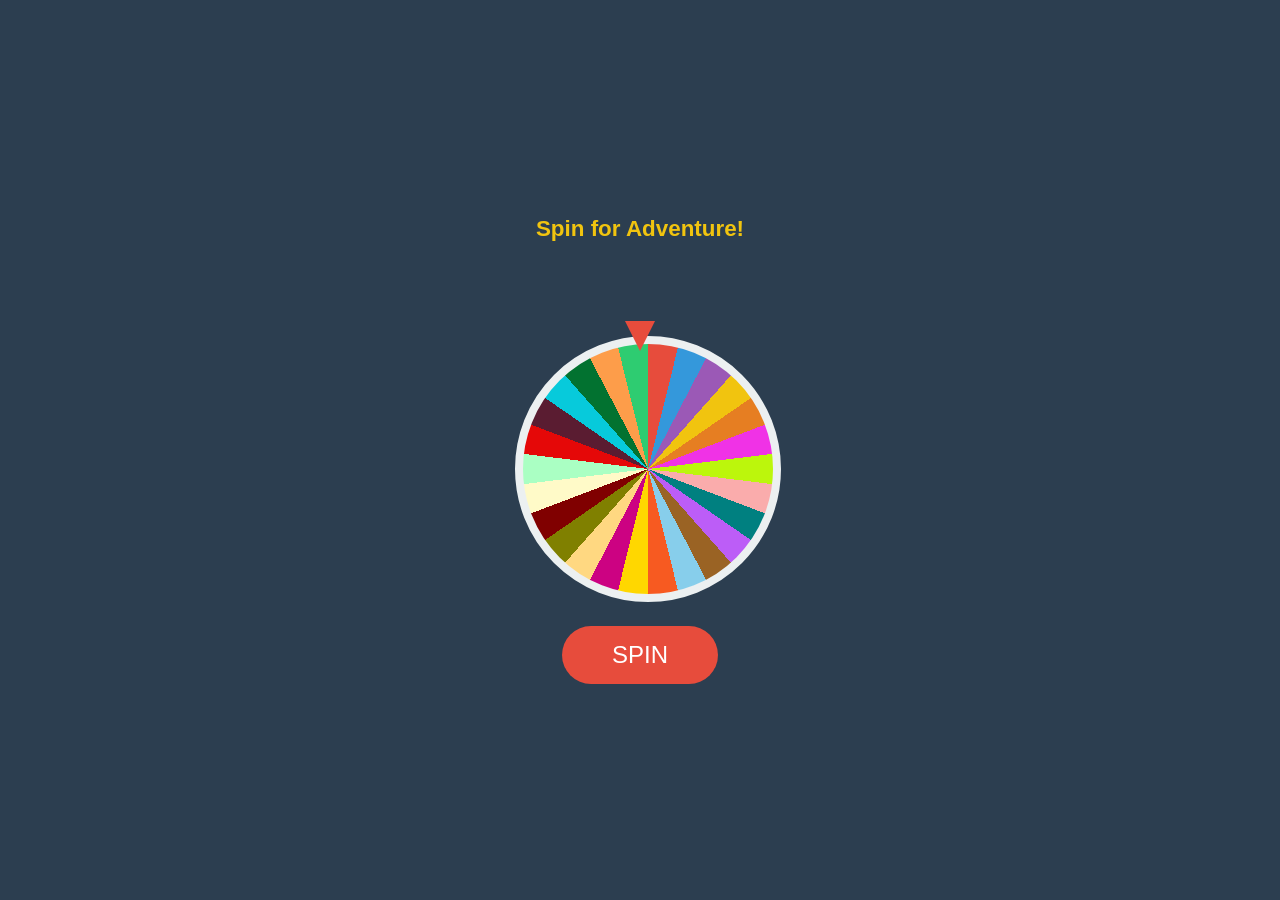
==== index.html @ 00384c4f "firstCommit" ====
<!DOCTYPE html>
<html lang="en">
<head>
    <meta charset="UTF-8">
    <meta name="viewport" content="width=device-width, initial-scale=1.0">
    <title>Spinning Wheel</title>
    <link rel="stylesheet" href="style.css">
</head>
<body>

    <div id="result-display">Spin for Adventure!</div>
    <div id="redirect-message" style="display: none; font-size: 1.8em; color: #f1c40f; font-weight: bold; margin-top: 40px;"></div>

    <div class="wheel-container">
        <div class="arrow"></div>
        <div id="wheel"></div>
    </div>

    <button id="spinBtn" class="spin-btn" onclick="spinWheel()">SPIN</button>

    <script src="script.js"></script>

</body>
</html>
---- style.css ----
:root {
  --wheel-size: 250px;
}

body {
  display: flex;
  flex-direction: column;
  align-items: center;
  justify-content: center;
  height: 100vh;
  margin: 0;
  background-color: #2c3e50;
  color: white;
  font-family: "Segoe UI", Tahoma, Geneva, Verdana, sans-serif;
}

#result-display {
    margin: 0 1rem;
  margin-bottom: 80px;
  font-size: 1.4rem;
  font-weight: bold;
  height: 40px;
  color: #f1c40f;
}

.wheel-container {
  position: relative;
  width: var(--wheel-size);
  height: var(--wheel-size);
}

/* The Ticker/Arrow at the top */
.arrow {
  position: absolute;
  top: -15px;
  left: 50%;
  transform: translateX(-50%);
  width: 0;
  height: 0;
  border-left: 15px solid transparent;
  border-right: 15px solid transparent;
  border-top: 30px solid #e74c3c;
  z-index: 10;
}

#wheel {
  width: 100%;
  height: 100%;
  border-radius: 50%;
  border: 8px solid #ecf0f1;
  position: relative;
  overflow: hidden;
  transition: transform 4s cubic-bezier(0.1, 0, 0.2, 1);
  /* Background matches the 6 segments */
  background: conic-gradient(
    #e74c3c 0deg 14deg,
    #3498db 14deg 28deg,
    #9b59b6 28deg 42deg,
    #f1c40f 42deg 56deg,
    #e67e22 56deg 70deg,
    #f032e6 70deg 84deg,
    #bcf60c 84deg 98deg,
    #fabebe 98deg 112deg,
    #008080 112deg 126deg,
    #bc5df7 126deg 139deg,
    #9a6324 139deg 153deg,
    #87ceeb 153deg 167deg,
    #ff7f50 167deg 181deg,
    #ffd700 181deg 195deg,
    #cc0282 195deg 209deg,
    #ffd881 209deg 223deg,
    #808000 223deg 236deg,
    #850101 236deg 250deg,
    #fffac8 250deg 264deg,
    #aaffc3 264deg 278deg,
    #e50808 278deg 291deg,
    #5a1c31 291deg 305deg,
    #9b59b6 305deg 319deg,
    #027230 319deg 333deg,
    #e67e22 333deg 346deg,
    #2ecc71 346deg 360deg

  );
}

/* 13.8461 */

.spin-btn {
  margin-top: 40px;
  padding: 15px 50px;
  font-size: 1.5rem;
  cursor: pointer;
  background-color: #e74c3c;
  color: white;
  border: none;
  border-radius: 50px;
  transition: 0.2s;
}

.spin-btn:hover {
  background-color: #c0392b;
}
.spin-btn:disabled {
  background-color: #7f8c8d;
  cursor: not-allowed;
}
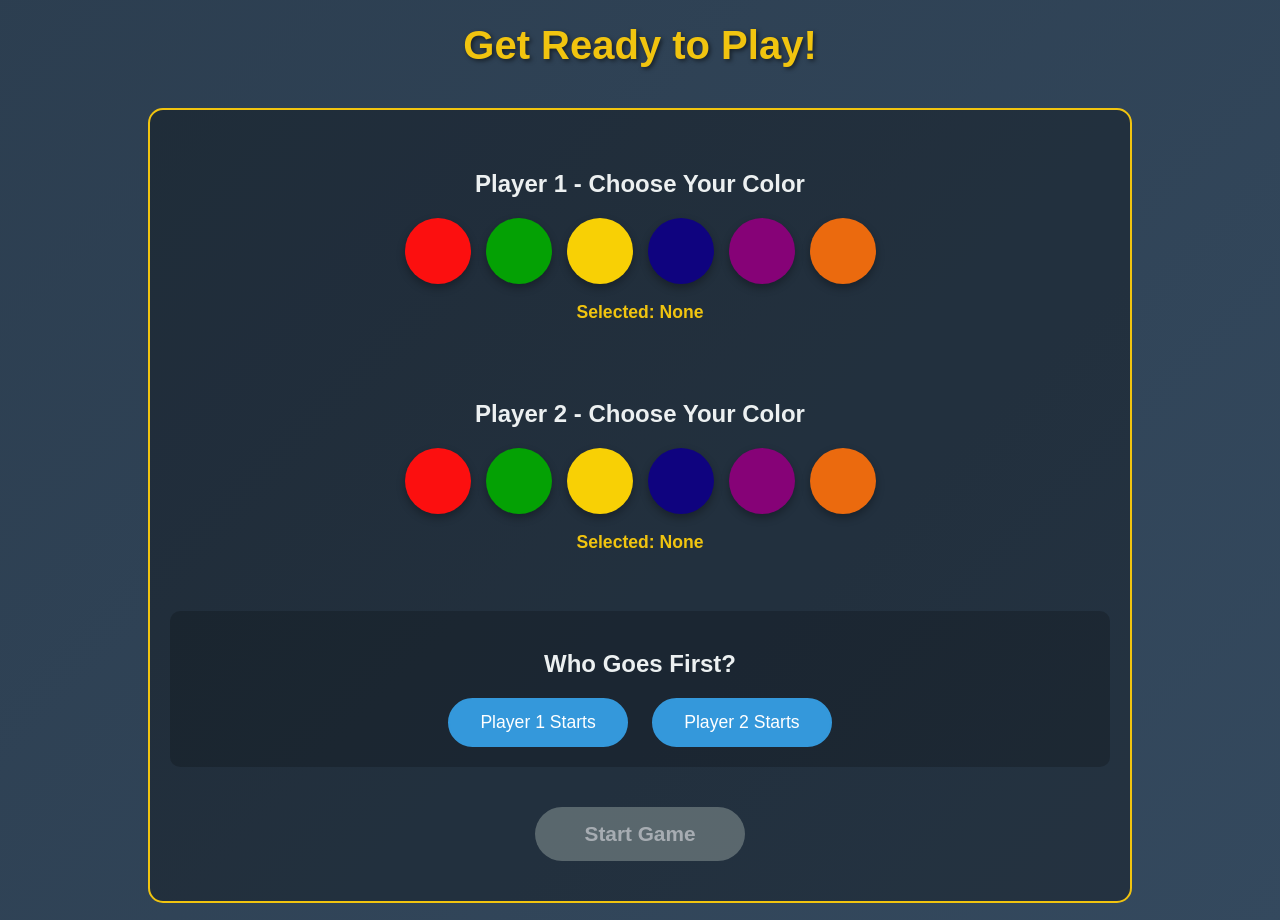
==== commit bfcb6660: "second Commit" ====
--- a/index.html
+++ b/index.html
@@ -8,15 +8,59 @@
 </head>
 <body>
 
-    <div id="result-display">Spin for Adventure!</div>
-    <div id="redirect-message" style="display: none; font-size: 1.8em; color: #f1c40f; font-weight: bold; margin-top: 40px;"></div>
+    <!-- Setup Screen -->
+    <div id="setup-screen" class="setup-container">
+        <h1>Get Ready to Play!</h1>
+        <div class="setup-content">
+            <div class="player-setup">
+                <h2>Player 1 - Choose Your Color</h2>
+                <div class="color-picker">
+                    <div class="color-option" data-player="1" data-color="#FF6B6B" style="background-color: #fc0f0f;"></div>
+                    <div class="color-option" data-player="1" data-color="#4ECDC4" style="background-color: #04a104;"></div>
+                    <div class="color-option" data-player="1" data-color="#FFE66D" style="background-color: #f8d005;"></div>
+                    <div class="color-option" data-player="1" data-color="#95E1D3" style="background-color: #0f037f;"></div>
+                    <div class="color-option" data-player="1" data-color="#C7CEEA" style="background-color: #860277;"></div>
+                    <div class="color-option" data-player="1" data-color="#FF8B94" style="background-color: #eb6a0e;"></div>
+                </div>
+                <p id="player1-color-display">Selected: None</p>
+            </div>
 
-    <div class="wheel-container">
-        <div class="arrow"></div>
-        <div id="wheel"></div>
+            <div class="player-setup">
+                <h2>Player 2 - Choose Your Color</h2>
+                <div class="color-picker">
+                    <div class="color-option" data-player="2" data-color="#FF6B6B" style="background-color: #fc0f0f;"></div>
+                    <div class="color-option" data-player="2" data-color="#4ECDC4" style="background-color: #04a104;"></div>
+                    <div class="color-option" data-player="2" data-color="#FFE66D" style="background-color: #f8d005;"></div>
+                    <div class="color-option" data-player="2" data-color="#95E1D3" style="background-color: #0f037f;"></div>
+                    <div class="color-option" data-player="2" data-color="#C7CEEA" style="background-color: #860277;"></div>
+                    <div class="color-option" data-player="2" data-color="#FF8B94" style="background-color: #eb6a0e;"></div>
+                </div>
+                <p id="player2-color-display">Selected: None</p>
+            </div>
+
+            <div class="turn-setup">
+                <h2>Who Goes First?</h2>
+                <button class="first-btn" onclick="setFirstPlayer(1)">Player 1 Starts</button>
+                <button class="first-btn" onclick="setFirstPlayer(2)">Player 2 Starts</button>
+            </div>
+
+            <button id="start-btn" class="setup-btn" onclick="startGame()" disabled>Start Game</button>
+        </div>
     </div>
 
-    <button id="spinBtn" class="spin-btn" onclick="spinWheel()">SPIN</button>
+    <!-- Game Screen -->
+    <div id="game-screen" class="game-container" style="display: none;">
+        <div id="player-turn-indicator" class="turn-indicator">Player 1's Turn</div>
+        <div id="result-display">Spin for Adventure!</div>
+        <div id="redirect-message" style="display: none; font-size: 1.8em; color: #f1c40f; font-weight: bold; margin-top: 40px;"></div>
+
+        <div class="wheel-container">
+            <div class="arrow"></div>
+            <div id="wheel"></div>
+        </div>
+
+        <button id="spinBtn" class="spin-btn" onclick="spinWheel()">SPIN</button>
+    </div>
 
     <script src="script.js"></script>
 
--- a/style.css
+++ b/style.css
@@ -12,6 +12,184 @@
   background-color: #2c3e50;
   color: white;
   font-family: "Segoe UI", Tahoma, Geneva, Verdana, sans-serif;
+}
+
+/* Setup Screen Styles */
+.setup-container {
+  display: flex;
+  flex-direction: column;
+  align-items: center;
+  justify-content: center;
+  width: 100%;
+  height: 100vh;
+  background: linear-gradient(135deg, #2c3e50 0%, #34495e 100%);
+  padding: 20px;
+}
+
+.setup-container h1 {
+  font-size: 2.5rem;
+  margin-bottom: 40px;
+  color: #f1c40f;
+  text-shadow: 2px 2px 4px rgba(0,0,0,0.5);
+}
+
+.setup-content {
+  display: flex;
+  flex-direction: column;
+  align-items: center;
+  gap: 40px;
+  max-width: 900px;
+  width: 100%;
+  background: rgba(0,0,0,0.3);
+  padding: 40px;
+  border-radius: 15px;
+  border: 2px solid #f1c40f;
+}
+
+.player-setup {
+  width: 100%;
+  text-align: center;
+}
+
+.player-setup h2 {
+  font-size: 1.5rem;
+  margin-bottom: 20px;
+  color: #ecf0f1;
+}
+
+.color-picker {
+  display: flex;
+  justify-content: center;
+  gap: 15px;
+  flex-wrap: wrap;
+  margin-bottom: 15px;
+}
+
+.color-option {
+  width: 60px;
+  height: 60px;
+  border-radius: 50%;
+  cursor: pointer;
+  border: 3px solid transparent;
+  transition: all 0.3s ease;
+  box-shadow: 0 4px 8px rgba(0,0,0,0.3);
+}
+
+.color-option:hover {
+  transform: scale(1.1);
+  box-shadow: 0 6px 12px rgba(0,0,0,0.4);
+}
+
+.color-option.selected {
+  border-color: white;
+  box-shadow: 0 0 15px rgba(255,255,255,0.8), inset 0 0 10px rgba(0,0,0,0.3);
+  transform: scale(1.15);
+}
+
+#player1-color-display,
+#player2-color-display {
+  font-size: 1.1rem;
+  color: #f1c40f;
+  font-weight: bold;
+}
+
+.turn-setup {
+  width: 100%;
+  text-align: center;
+  padding: 20px;
+  background: rgba(0,0,0,0.2);
+  border-radius: 10px;
+}
+
+.turn-setup h2 {
+  font-size: 1.5rem;
+  margin-bottom: 20px;
+  color: #ecf0f1;
+}
+
+.first-btn {
+  padding: 12px 30px;
+  margin: 0 10px;
+  font-size: 1.1rem;
+  background-color: #3498db;
+  color: white;
+  border: 2px solid #3498db;
+  border-radius: 25px;
+  cursor: pointer;
+  transition: all 0.3s ease;
+}
+
+.first-btn:hover {
+  background-color: #2980b9;
+  transform: scale(1.05);
+}
+
+.first-btn.active {
+  background-color: #f1c40f;
+  color: #2c3e50;
+  border-color: #f1c40f;
+  box-shadow: 0 0 15px rgba(241, 196, 15, 0.5);
+}
+
+.setup-btn {
+  padding: 15px 50px;
+  font-size: 1.3rem;
+  background-color: #2ecc71;
+  color: white;
+  border: none;
+  border-radius: 50px;
+  cursor: pointer;
+  transition: all 0.3s ease;
+  font-weight: bold;
+}
+
+.setup-btn:hover:not(:disabled) {
+  background-color: #27ae60;
+  transform: scale(1.05);
+  box-shadow: 0 8px 16px rgba(46, 204, 113, 0.3);
+}
+
+.setup-btn:disabled {
+  background-color: #7f8c8d;
+  cursor: not-allowed;
+  opacity: 0.6;
+}
+
+/* Game Screen */
+.game-container {
+  display: flex;
+  flex-direction: column;
+  align-items: center;
+  justify-content: center;
+  width: 100%;
+  height: 100vh;
+  background-color: #2c3e50;
+}
+
+/* Turn Indicator */
+.turn-indicator {
+  position: absolute;
+  top: 20px;
+  left: 50%;
+  transform: translateX(-50%);
+  font-size: 1.5rem;
+  font-weight: bold;
+  padding: 15px 30px;
+  background: linear-gradient(135deg, #e74c3c 0%, #c0392b 100%);
+  color: white;
+  border-radius: 30px;
+  box-shadow: 0 4px 8px rgba(0,0,0,0.3);
+  min-width: 200px;
+  text-align: center;
+  z-index: 100;
+}
+
+.turn-indicator.player1 {
+  background: linear-gradient(135deg, #FF6B6B 0%, #FF5252 100%);
+}
+
+.turn-indicator.player2 {
+  background: linear-gradient(135deg, #4ECDC4 0%, #45B7AA 100%);
 }
 
 #result-display {
@@ -21,6 +199,7 @@
   font-weight: bold;
   height: 40px;
   color: #f1c40f;
+  margin-top: 80px;
 }
 
 .wheel-container {
@@ -79,7 +258,6 @@
     #027230 319deg 333deg,
     #e67e22 333deg 346deg,
     #2ecc71 346deg 360deg
-
   );
 }
 
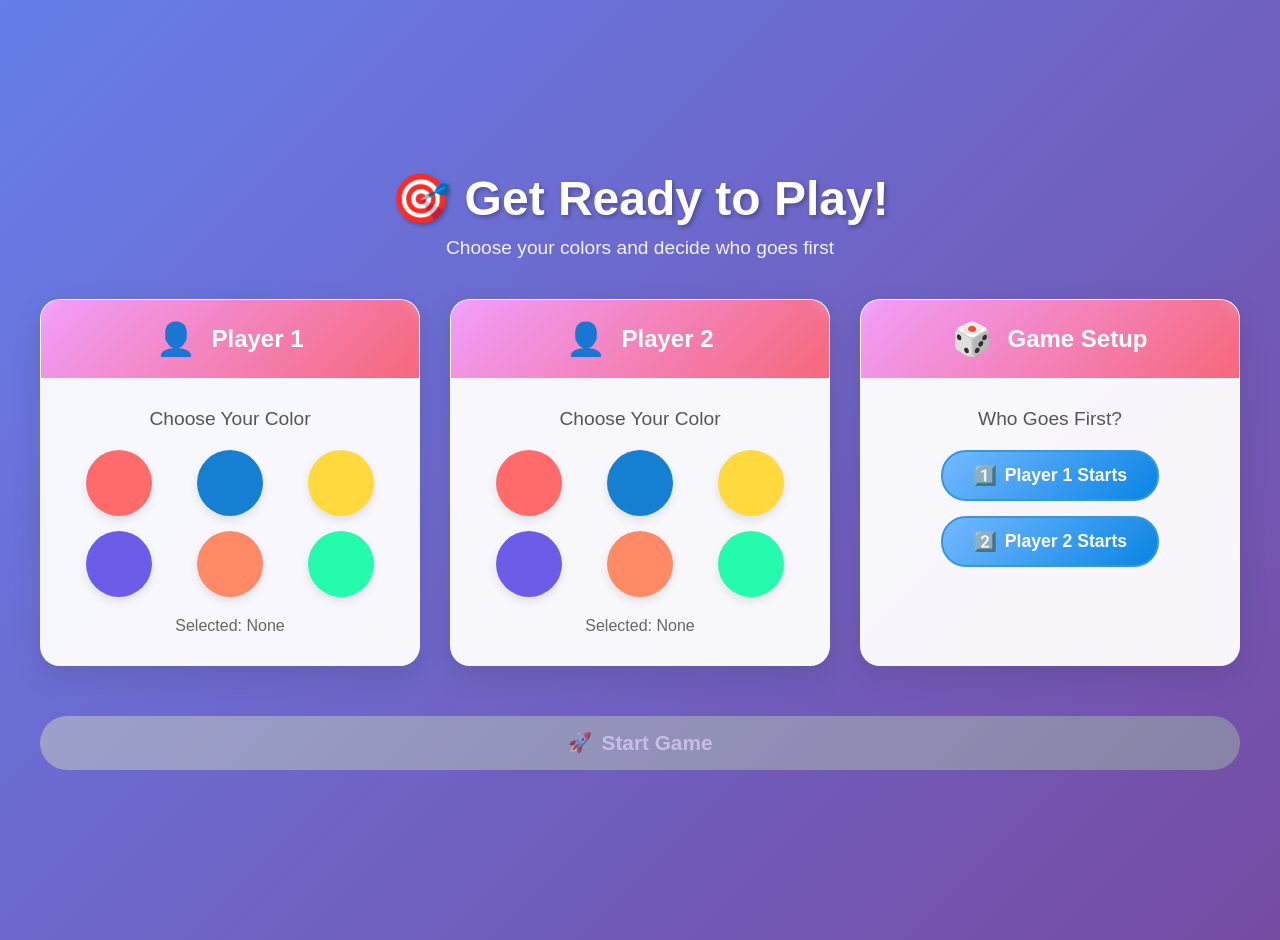
==== commit d0203fa8: "second commit" ====
--- a/index.html
+++ b/index.html
@@ -10,41 +10,74 @@
 
     <!-- Setup Screen -->
     <div id="setup-screen" class="setup-container">
-        <h1>Get Ready to Play!</h1>
+        <div class="setup-header">
+            <h1>🎯 Get Ready to Play!</h1>
+            <p class="setup-subtitle">Choose your colors and decide who goes first</p>
+        </div>
+
         <div class="setup-content">
-            <div class="player-setup">
-                <h2>Player 1 - Choose Your Color</h2>
-                <div class="color-picker">
-                    <div class="color-option" data-player="1" data-color="#FF6B6B" style="background-color: #fc0f0f;"></div>
-                    <div class="color-option" data-player="1" data-color="#4ECDC4" style="background-color: #04a104;"></div>
-                    <div class="color-option" data-player="1" data-color="#FFE66D" style="background-color: #f8d005;"></div>
-                    <div class="color-option" data-player="1" data-color="#95E1D3" style="background-color: #0f037f;"></div>
-                    <div class="color-option" data-player="1" data-color="#C7CEEA" style="background-color: #860277;"></div>
-                    <div class="color-option" data-player="1" data-color="#FF8B94" style="background-color: #eb6a0e;"></div>
+            <div class="player-card">
+                <div class="card-header">
+                    <div class="player-icon">👤</div>
+                    <h2>Player 1</h2>
                 </div>
-                <p id="player1-color-display">Selected: None</p>
+                <div class="card-content">
+                    <h3>Choose Your Color</h3>
+                    <div class="color-picker">
+                        <div class="color-option" data-player="1" data-color="#FF6B6B" style="background-color: #FF6B6B;" title="Red"></div>
+                        <div class="color-option" data-player="1" data-color="#1580d1" style="background-color: #1580d1;" title="Teal"></div>
+                        <div class="color-option" data-player="1" data-color="#FFD93D" style="background-color: #FFD93D;" title="Yellow"></div>
+                        <div class="color-option" data-player="1" data-color="#6C5CE7" style="background-color: #6C5CE7;" title="Purple"></div>
+                        <div class="color-option" data-player="1" data-color="#FF8A65" style="background-color: #FF8A65;" title="Orange"></div>
+                        <div class="color-option" data-player="1" data-color="#25fbad" style="background-color: #25fbad;" title="Mint"></div>
+                    </div>
+                    <p id="player1-color-display" class="color-display">Selected: None</p>
+                </div>
             </div>
 
-            <div class="player-setup">
-                <h2>Player 2 - Choose Your Color</h2>
-                <div class="color-picker">
-                    <div class="color-option" data-player="2" data-color="#FF6B6B" style="background-color: #fc0f0f;"></div>
-                    <div class="color-option" data-player="2" data-color="#4ECDC4" style="background-color: #04a104;"></div>
-                    <div class="color-option" data-player="2" data-color="#FFE66D" style="background-color: #f8d005;"></div>
-                    <div class="color-option" data-player="2" data-color="#95E1D3" style="background-color: #0f037f;"></div>
-                    <div class="color-option" data-player="2" data-color="#C7CEEA" style="background-color: #860277;"></div>
-                    <div class="color-option" data-player="2" data-color="#FF8B94" style="background-color: #eb6a0e;"></div>
+            <div class="player-card">
+                <div class="card-header">
+                    <div class="player-icon">👤</div>
+                    <h2>Player 2</h2>
                 </div>
-                <p id="player2-color-display">Selected: None</p>
+                <div class="card-content">
+                    <h3>Choose Your Color</h3>
+                    <div class="color-picker">
+                        <div class="color-option" data-player="2" data-color="#FF6B6B" style="background-color: #FF6B6B;" title="Red"></div>
+                        <div class="color-option" data-player="2" data-color="#1580d1" style="background-color: #1580d1;" title="Teal"></div>
+                        <div class="color-option" data-player="2" data-color="#FFD93D" style="background-color: #FFD93D;" title="Yellow"></div>
+                        <div class="color-option" data-player="2" data-color="#6C5CE7" style="background-color: #6C5CE7;" title="Purple"></div>
+                        <div class="color-option" data-player="2" data-color="#FF8A65" style="background-color: #FF8A65;" title="Orange"></div>
+                        <div class="color-option" data-player="2" data-color="#25fbad" style="background-color: #25fbad;" title="Mint"></div>
+                    </div>
+                    <p id="player2-color-display" class="color-display">Selected: None</p>
+                </div>
             </div>
 
-            <div class="turn-setup">
-                <h2>Who Goes First?</h2>
-                <button class="first-btn" onclick="setFirstPlayer(1)">Player 1 Starts</button>
-                <button class="first-btn" onclick="setFirstPlayer(2)">Player 2 Starts</button>
+            <div class="turn-card">
+                <div class="card-header">
+                    <div class="turn-icon">🎲</div>
+                    <h2>Game Setup</h2>
+                </div>
+                <div class="card-content">
+                    <h3>Who Goes First?</h3>
+                    <div class="turn-buttons">
+                        <button class="first-btn" onclick="setFirstPlayer(1)">
+                            <span class="btn-icon">1️⃣</span>
+                            Player 1 Starts
+                        </button>
+                        <button class="first-btn" onclick="setFirstPlayer(2)">
+                            <span class="btn-icon">2️⃣</span>
+                            Player 2 Starts
+                        </button>
+                    </div>
+                </div>
             </div>
 
-            <button id="start-btn" class="setup-btn" onclick="startGame()" disabled>Start Game</button>
+            <button id="start-btn" class="setup-btn" onclick="startGame()" disabled>
+                <span class="btn-icon">🚀</span>
+                Start Game
+            </button>
         </div>
     </div>
 
--- a/style.css
+++ b/style.css
@@ -1,5 +1,11 @@
-:root {
+﻿:root {
   --wheel-size: 250px;
+  --primary-gradient: linear-gradient(135deg, #667eea 0%, #764ba2 100%);
+  --secondary-gradient: linear-gradient(135deg, #f093fb 0%, #f5576c 100%);
+  --card-bg: rgba(255, 255, 255, 0.95);
+  --card-shadow: 0 10px 30px rgba(0, 0, 0, 0.1);
+  --border-radius: 20px;
+  --transition: all 0.3s cubic-bezier(0.4, 0, 0.2, 1);
 }
 
 body {
@@ -7,11 +13,12 @@
   flex-direction: column;
   align-items: center;
   justify-content: center;
-  height: 100vh;
+  min-height: 100vh;
   margin: 0;
-  background-color: #2c3e50;
-  color: white;
-  font-family: "Segoe UI", Tahoma, Geneva, Verdana, sans-serif;
+  background: var(--primary-gradient);
+  color: #333;
+  font-family: 'Segoe UI', Tahoma, Geneva, Verdana, sans-serif;
+  overflow-x: hidden;
 }
 
 /* Setup Screen Styles */
@@ -21,48 +28,110 @@
   align-items: center;
   justify-content: center;
   width: 100%;
-  height: 100vh;
-  background: linear-gradient(135deg, #2c3e50 0%, #34495e 100%);
+  min-height: 100vh;
   padding: 20px;
+  background: transparent;
+}
+
+.setup-header {
+  text-align: center;
+  margin-bottom: 40px;
+  animation: fadeInUp 0.8s ease-out;
 }
 
 .setup-container h1 {
-  font-size: 2.5rem;
-  margin-bottom: 40px;
-  color: #f1c40f;
-  text-shadow: 2px 2px 4px rgba(0,0,0,0.5);
+  font-size: 3rem;
+  margin: 0 0 10px 0;
+  color: white;
+  text-shadow: 2px 2px 4px rgba(0,0,0,0.3);
+  font-weight: 700;
+}
+
+.setup-subtitle {
+  font-size: 1.2rem;
+  color: rgba(255, 255, 255, 0.9);
+  margin: 0;
+  font-weight: 300;
 }
 
 .setup-content {
+  display: grid;
+  grid-template-columns: repeat(auto-fit, minmax(300px, 1fr));
+  gap: 30px;
+  max-width: 1200px;
+  width: 100%;
+  animation: fadeInUp 1s ease-out 0.2s both;
+}
+
+.player-card, .turn-card {
+  background: var(--card-bg);
+  backdrop-filter: blur(10px);
+  border-radius: var(--border-radius);
+  box-shadow: var(--card-shadow);
+  overflow: hidden;
+  transition: var(--transition);
+  border: 1px solid rgba(255, 255, 255, 0.2);
+}
+
+.player-card:hover, .turn-card:hover {
+  transform: translateY(-5px);
+  box-shadow: 0 20px 40px rgba(0, 0, 0, 0.15);
+}
+
+.card-header {
   display: flex;
-  flex-direction: column;
   align-items: center;
-  gap: 40px;
-  max-width: 900px;
-  width: 100%;
-  background: rgba(0,0,0,0.3);
-  padding: 40px;
-  border-radius: 15px;
-  border: 2px solid #f1c40f;
-}
-
-.player-setup {
-  width: 100%;
+  justify-content: center;
+  padding: 20px;
+  background: var(--secondary-gradient);
+  color: white;
+  position: relative;
+}
+
+.card-header::before {
+  content: '';
+  position: absolute;
+  top: 0;
+  left: 0;
+  right: 0;
+  bottom: 0;
+  background: rgba(255, 255, 255, 0.1);
+  backdrop-filter: blur(5px);
+}
+
+.player-icon, .turn-icon {
+  font-size: 2rem;
+  margin-right: 15px;
+  z-index: 1;
+  position: relative;
+}
+
+.card-header h2 {
+  margin: 0;
+  font-size: 1.5rem;
+  font-weight: 600;
+  z-index: 1;
+  position: relative;
+}
+
+.card-content {
+  padding: 30px;
   text-align: center;
 }
 
-.player-setup h2 {
-  font-size: 1.5rem;
+.card-content h3 {
+  font-size: 1.2rem;
+  margin: 0 0 20px 0;
+  color: #555;
+  font-weight: 500;
+}
+
+.color-picker {
+  display: grid;
+  grid-template-columns: repeat(3, 1fr);
+  gap: 15px;
   margin-bottom: 20px;
-  color: #ecf0f1;
-}
-
-.color-picker {
-  display: flex;
-  justify-content: center;
-  gap: 15px;
-  flex-wrap: wrap;
-  margin-bottom: 15px;
+  justify-items: center;
 }
 
 .color-option {
@@ -71,35 +140,124 @@
   border-radius: 50%;
   cursor: pointer;
   border: 3px solid transparent;
-  transition: all 0.3s ease;
-  box-shadow: 0 4px 8px rgba(0,0,0,0.3);
+  transition: var(--transition);
+  box-shadow: 0 4px 8px rgba(0,0,0,0.1);
+  position: relative;
 }
 
 .color-option:hover {
   transform: scale(1.1);
-  box-shadow: 0 6px 12px rgba(0,0,0,0.4);
+  box-shadow: 0 6px 12px rgba(0,0,0,0.2);
 }
 
 .color-option.selected {
-  border-color: white;
-  box-shadow: 0 0 15px rgba(255,255,255,0.8), inset 0 0 10px rgba(0,0,0,0.3);
+  border-color: #333;
+  box-shadow: 0 0 20px rgba(0,0,0,0.3), inset 0 0 10px rgba(0,0,0,0.1);
   transform: scale(1.15);
 }
 
-#player1-color-display,
-#player2-color-display {
-  font-size: 1.1rem;
-  color: #f1c40f;
+.color-option.selected::after {
+  content: '✓';
+  position: absolute;
+  top: 50%;
+  left: 50%;
+  transform: translate(-50%, -50%);
+  color: white;
+  font-size: 1.5rem;
   font-weight: bold;
-}
-
-.turn-setup {
-  width: 100%;
-  text-align: center;
-  padding: 20px;
-  background: rgba(0,0,0,0.2);
-  border-radius: 10px;
-}
+  text-shadow: 1px 1px 2px rgba(0,0,0,0.5);
+}
+
+.color-display {
+  font-size: 1rem;
+  color: #666;
+  font-weight: 500;
+  margin: 0;
+}
+
+.turn-buttons {
+  display: flex;
+  gap: 15px;
+  justify-content: center;
+  flex-wrap: wrap;
+}
+
+.first-btn {
+  padding: 15px 25px;
+  font-size: 1rem;
+  background: linear-gradient(135deg, #74b9ff 0%, #0984e3 100%);
+  color: white;
+  border: none;
+  border-radius: 50px;
+  cursor: pointer;
+  transition: var(--transition);
+  font-weight: 600;
+  display: flex;
+  align-items: center;
+  gap: 8px;
+  min-width: 160px;
+  justify-content: center;
+}
+
+.first-btn:hover {
+  transform: translateY(-2px);
+  box-shadow: 0 8px 16px rgba(9, 132, 227, 0.3);
+}
+
+.first-btn.active {
+  background: linear-gradient(135deg, #00b894 0%, #00cec9 100%);
+  box-shadow: 0 0 20px rgba(0, 206, 201, 0.4);
+}
+
+.btn-icon {
+  font-size: 1.2rem;
+}
+
+.setup-btn {
+  grid-column: 1 / -1;
+  padding: 18px 40px;
+  font-size: 1.3rem;
+  background: linear-gradient(135deg, #00b894 0%, #00cec9 100%);
+  color: white;
+  border: none;
+  border-radius: 50px;
+  cursor: pointer;
+  transition: var(--transition);
+  font-weight: 700;
+  display: flex;
+  align-items: center;
+  gap: 10px;
+  justify-content: center;
+  margin-top: 20px;
+  box-shadow: 0 8px 16px rgba(0, 184, 148, 0.3);
+}
+
+.setup-btn:hover:not(:disabled) {
+  transform: translateY(-3px);
+  box-shadow: 0 12px 24px rgba(0, 184, 148, 0.4);
+}
+
+.setup-btn:disabled {
+  background: linear-gradient(135deg, #bdc3c7 0%, #95a5a6 100%);
+  cursor: not-allowed;
+  opacity: 0.6;
+  transform: none;
+  box-shadow: none;
+}
+
+/* Animations */
+@keyframes fadeInUp {
+  from {
+    opacity: 0;
+    transform: translateY(30px);
+  }
+  to {
+    opacity: 1;
+    transform: translateY(0);
+  }
+}
+  /* border-radius: 10px; */
+
 
 .turn-setup h2 {
   font-size: 1.5rem;
@@ -155,82 +313,148 @@
   opacity: 0.6;
 }
 
-/* Game Screen */
+/************** Game Screen *************/
+
 .game-container {
   display: flex;
   flex-direction: column;
   align-items: center;
   justify-content: center;
   width: 100%;
-  height: 100vh;
-  background-color: #2c3e50;
+  min-height: 100vh;
+  background: var(--primary-gradient);
+  position: relative;
+  overflow: hidden;
+}
+
+.game-container::before {
+  content: '';
+  position: absolute;
+  top: 0;
+  left: 0;
+  right: 0;
+  bottom: 0;
+  background: url('data:image/svg+xml,<svg xmlns="http://www.w3.org/2000/svg" viewBox="0 0 100 100"><circle cx="20" cy="20" r="1" fill="rgba(255,255,255,0.1)"/><circle cx="80" cy="40" r="1" fill="rgba(255,255,255,0.1)"/><circle cx="40" cy="80" r="1" fill="rgba(255,255,255,0.1)"/></svg>');
+  animation: float 20s ease-in-out infinite;
 }
 
 /* Turn Indicator */
 .turn-indicator {
   position: absolute;
-  top: 20px;
+  top: 30px;
   left: 50%;
   transform: translateX(-50%);
   font-size: 1.5rem;
-  font-weight: bold;
-  padding: 15px 30px;
-  background: linear-gradient(135deg, #e74c3c 0%, #c0392b 100%);
-  color: white;
-  border-radius: 30px;
-  box-shadow: 0 4px 8px rgba(0,0,0,0.3);
-  min-width: 200px;
+  font-weight: 700;
+  padding: 20px 40px;
+  background: linear-gradient(135deg, #FF6B6B 0%, #FF5252 100%);
+  color: white;
+  border-radius: 50px;
+  box-shadow: 0 8px 25px rgba(255, 107, 107, 0.4);
+  min-width: 250px;
   text-align: center;
   z-index: 100;
+  backdrop-filter: blur(10px);
+  border: 1px solid rgba(255, 255, 255, 0.2);
+  animation: pulse 2s ease-in-out infinite;
 }
 
 .turn-indicator.player1 {
   background: linear-gradient(135deg, #FF6B6B 0%, #FF5252 100%);
+  box-shadow: 0 8px 25px rgba(255, 107, 107, 0.4);
 }
 
 .turn-indicator.player2 {
   background: linear-gradient(135deg, #4ECDC4 0%, #45B7AA 100%);
-}
-
+  box-shadow: 0 8px 25px rgba(78, 205, 196, 0.4);
+}
+
+@keyframes pulse {
+  0%, 100% {
+    transform: translateX(-50%) scale(1);
+  }
+  50% {
+    transform: translateX(-50%) scale(1.02);
+  }
+}
+
+@keyframes float {
+  0%, 100% {
+    transform: translateY(0px);
+  }
+  50% {
+    transform: translateY(-10px);
+  }
+}
+
+/* Result Display */
 #result-display {
-    margin: 0 1rem;
-  margin-bottom: 80px;
-  font-size: 1.4rem;
-  font-weight: bold;
-  height: 40px;
-  color: #f1c40f;
-  margin-top: 80px;
+  margin: 40px 0;
+  font-size: 1.8rem;
+  font-weight: 700;
+  color: white;
+  text-align: center;
+  padding: 25px 40px;
+  background: rgba(255, 255, 255, 0.15);
+  backdrop-filter: blur(15px);
+  border-radius: 25px;
+  border: 1px solid rgba(255, 255, 255, 0.2);
+  box-shadow: 0 8px 32px rgba(0, 0, 0, 0.1);
+  min-height: 60px;
+  display: flex;
+  align-items: center;
+  justify-content: center;
+  text-shadow: 2px 2px 4px rgba(0, 0, 0, 0.3);
+  animation: fadeInUp 0.8s ease-out;
+}
+
+#result-display:empty {
+  background: rgba(255, 255, 255, 0.1);
 }
 
 .wheel-container {
   position: relative;
   width: var(--wheel-size);
   height: var(--wheel-size);
+  margin: 20px 0;
+  filter: drop-shadow(0 10px 30px rgba(0, 0, 0, 0.3));
 }
 
 /* The Ticker/Arrow at the top */
 .arrow {
   position: absolute;
-  top: -15px;
+  top: -20px;
   left: 50%;
   transform: translateX(-50%);
   width: 0;
   height: 0;
-  border-left: 15px solid transparent;
-  border-right: 15px solid transparent;
-  border-top: 30px solid #e74c3c;
-  z-index: 10;
+  border-left: 20px solid transparent;
+  border-right: 20px solid transparent;
+  border-top: 35px solid #FFD700;
+  z-index: 20;
+  filter: drop-shadow(0 4px 8px rgba(255, 215, 0, 0.5));
+  animation: arrowGlow 1.5s ease-in-out infinite alternate;
+}
+
+@keyframes arrowGlow {
+  from {
+    filter: drop-shadow(0 4px 8px rgba(255, 215, 0, 0.5));
+  }
+  to {
+    filter: drop-shadow(0 4px 12px rgba(255, 215, 0, 0.8));
+  }
 }
 
 #wheel {
   width: 100%;
   height: 100%;
   border-radius: 50%;
-  border: 8px solid #ecf0f1;
+  border: 6px solid #fff;
   position: relative;
   overflow: hidden;
-  transition: transform 4s cubic-bezier(0.1, 0, 0.2, 1);
-  /* Background matches the 6 segments */
+  transition: transform 4s cubic-bezier(0.25, 0.46, 0.45, 0.94);
+  box-shadow: inset 0 0 30px rgba(0, 0, 0, 0.2);
+  /* Enhanced wheel segments with better colors */
   background: conic-gradient(
     #e74c3c 0deg 14deg,
     #3498db 14deg 28deg,
@@ -261,24 +485,343 @@
   );
 }
 
-/* 13.8461 */
+#wheel::before {
+  content: '';
+  position: absolute;
+  top: 50%;
+  left: 50%;
+  transform: translate(-50%, -50%);
+  width: 20px;
+  height: 20px;
+  background: #fff;
+  border-radius: 50%;
+  box-shadow: 0 0 20px rgba(0, 0, 0, 0.3);
+  z-index: 10;
+}
+
+/* Add segment dividers */
+#wheel::after {
+  content: '';
+  position: absolute;
+  top: 0;
+  left: 0;
+  width: 100%;
+  height: 100%;
+  border-radius: 50%;
+  background: repeating-conic-gradient(
+    from 0deg,
+    transparent 0deg 119deg,
+    rgba(255, 255, 255, 0.3) 119deg 121deg,
+    transparent 121deg 239deg,
+    rgba(255, 255, 255, 0.3) 239deg 241deg,
+    transparent 241deg 360deg
+  );
+}
 
 .spin-btn {
-  margin-top: 40px;
-  padding: 15px 50px;
-  font-size: 1.5rem;
+  margin-top: 50px;
+  padding: 20px 60px;
+  font-size: 1.8rem;
   cursor: pointer;
-  background-color: #e74c3c;
+  background: linear-gradient(135deg, #FF6B6B 0%, #FF5252 100%);
   color: white;
   border: none;
   border-radius: 50px;
-  transition: 0.2s;
+  transition: var(--transition);
+  font-weight: 700;
+  text-transform: uppercase;
+  letter-spacing: 1px;
+  box-shadow: 0 8px 25px rgba(255, 107, 107, 0.4);
+  position: relative;
+  overflow: hidden;
+}
+
+.spin-btn::before {
+  content: '';
+  position: absolute;
+  top: 0;
+  left: -100%;
+  width: 100%;
+  height: 100%;
+  background: linear-gradient(90deg, transparent, rgba(255, 255, 255, 0.2), transparent);
+  transition: left 0.5s;
+}
+
+.spin-btn:hover::before {
+  left: 100%;
 }
 
 .spin-btn:hover {
-  background-color: #c0392b;
-}
+  transform: translateY(-3px);
+  box-shadow: 0 12px 35px rgba(255, 107, 107, 0.6);
+}
+
+.spin-btn:active {
+  transform: translateY(-1px);
+}
+
 .spin-btn:disabled {
-  background-color: #7f8c8d;
+  background: linear-gradient(135deg, #bdc3c7 0%, #95a5a6 100%);
   cursor: not-allowed;
-}
+  transform: none;
+  box-shadow: none;
+}
+
+.spin-btn:disabled::before {
+  display: none;
+}
+
+/* Spinning animation */
+#wheel.spinning {
+  animation: spin 4s cubic-bezier(0.25, 0.46, 0.45, 0.94);
+}
+
+@keyframes spin {
+  from {
+    transform: rotate(0deg);
+  }
+  to {
+    transform: rotate(var(--rotation));
+  }
+}
+
+/* Winner celebration effect */
+.winner-celebration {
+  position: absolute;
+  top: 50%;
+  left: 50%;
+  transform: translate(-50%, -50%);
+  pointer-events: none;
+  z-index: 1000;
+}
+
+.confetti {
+  position: absolute;
+  width: 10px;
+  height: 10px;
+  background: #FFD700;
+  animation: confetti-fall 3s ease-in-out infinite;
+}
+
+.confetti:nth-child(odd) {
+  background: #FF6B6B;
+}
+
+.confetti:nth-child(3n) {
+  background: #4ECDC4;
+}
+
+@keyframes confetti-fall {
+  0% {
+    transform: translateY(-100vh) rotate(0deg);
+    opacity: 1;
+  }
+  100% {
+    transform: translateY(100vh) rotate(720deg);
+    opacity: 0;
+  }
+}
+
+/* Responsive Design */
+
+@media (max-width: 768px) {
+  .setup-container h1 {
+    font-size: 2.5rem;
+    margin-bottom: 30px;
+  }
+
+  .setup-subtitle {
+    font-size: 1rem;
+  }
+
+  .setup-content {
+    grid-template-columns: 1fr;
+    gap: 20px;
+    padding: 0 20px;
+  }
+
+  .card-header {
+    padding: 15px;
+  }
+
+  .player-icon, .turn-icon {
+    font-size: 1.5rem;
+    margin-right: 10px;
+  }
+
+  .card-header h2 {
+    font-size: 1.3rem;
+  }
+
+  .card-content {
+    padding: 20px;
+  }
+
+  .card-content h3 {
+    font-size: 1.1rem;
+    margin-bottom: 15px;
+  }
+
+  .color-picker {
+    grid-template-columns: repeat(3, 1fr);
+    gap: 12px;
+  }
+
+  .color-option {
+    width: 50px;
+    height: 50px;
+  }
+
+  .color-option:hover {
+    transform: scale(1.05);
+  }
+
+  .color-option.selected {
+    transform: scale(1.1);
+  }
+
+  .color-display {
+    font-size: 0.9rem;
+  }
+
+  .turn-buttons {
+    flex-direction: column;
+    gap: 10px;
+  }
+
+  .first-btn {
+    padding: 12px 20px;
+    font-size: 0.95rem;
+    min-width: 140px;
+  }
+
+  .setup-btn {
+    padding: 15px 30px;
+    font-size: 1.1rem;
+  }
+
+  /* Game screen responsive */
+  .turn-indicator {
+    font-size: 1.2rem;
+    padding: 15px 25px;
+    min-width: 200px;
+  }
+
+  #result-display {
+    font-size: 1.4rem;
+    padding: 20px 30px;
+    margin: 30px 0;
+  }
+
+  .wheel-container {
+    width: 280px;
+    height: 280px;
+  }
+
+  .arrow {
+    border-left-width: 15px;
+    border-right-width: 15px;
+    border-top-width: 25px;
+  }
+
+  .spin-btn {
+    padding: 18px 45px;
+    font-size: 1.5rem;
+    margin-top: 40px;
+  }
+}
+
+@media (max-width: 480px) {
+  .setup-container h1 {
+    font-size: 2rem;
+    margin-bottom: 20px;
+  }
+
+  .setup-subtitle {
+    font-size: 0.9rem;
+  }
+
+  .setup-content {
+    gap: 15px;
+    padding: 0 15px;
+  }
+
+  .card-header {
+    padding: 12px;
+  }
+
+  .player-icon, .turn-icon {
+    font-size: 1.2rem;
+    margin-right: 8px;
+  }
+
+  .card-header h2 {
+    font-size: 1.1rem;
+  }
+
+  .card-content {
+    padding: 15px;
+  }
+
+  .card-content h3 {
+    font-size: 1rem;
+    margin-bottom: 12px;
+  }
+
+  .color-picker {
+    grid-template-columns: repeat(3, 1fr);
+    gap: 10px;
+  }
+
+  .color-option {
+    width: 45px;
+    height: 45px;
+  }
+
+  .color-display {
+    font-size: 0.8rem;
+  }
+
+  .first-btn {
+    padding: 10px 15px;
+    font-size: 0.9rem;
+    min-width: 120px;
+  }
+
+  .setup-btn {
+    padding: 12px 25px;
+    font-size: 1rem;
+  }
+
+  /* Game screen responsive */
+  .turn-indicator {
+    font-size: 1rem;
+    padding: 12px 20px;
+    min-width: 180px;
+    top: 20px;
+  }
+
+  #result-display {
+    font-size: 1.2rem;
+    padding: 15px 20px;
+    margin: 20px 0;
+  }
+
+  .wheel-container {
+    width: 250px;
+    height: 250px;
+  }
+
+  .arrow {
+    border-left-width: 12px;
+    border-right-width: 12px;
+    border-top-width: 20px;
+    top: -15px;
+  }
+
+  .spin-btn {
+    padding: 15px 35px;
+    font-size: 1.3rem;
+    margin-top: 30px;
+  }
+}
